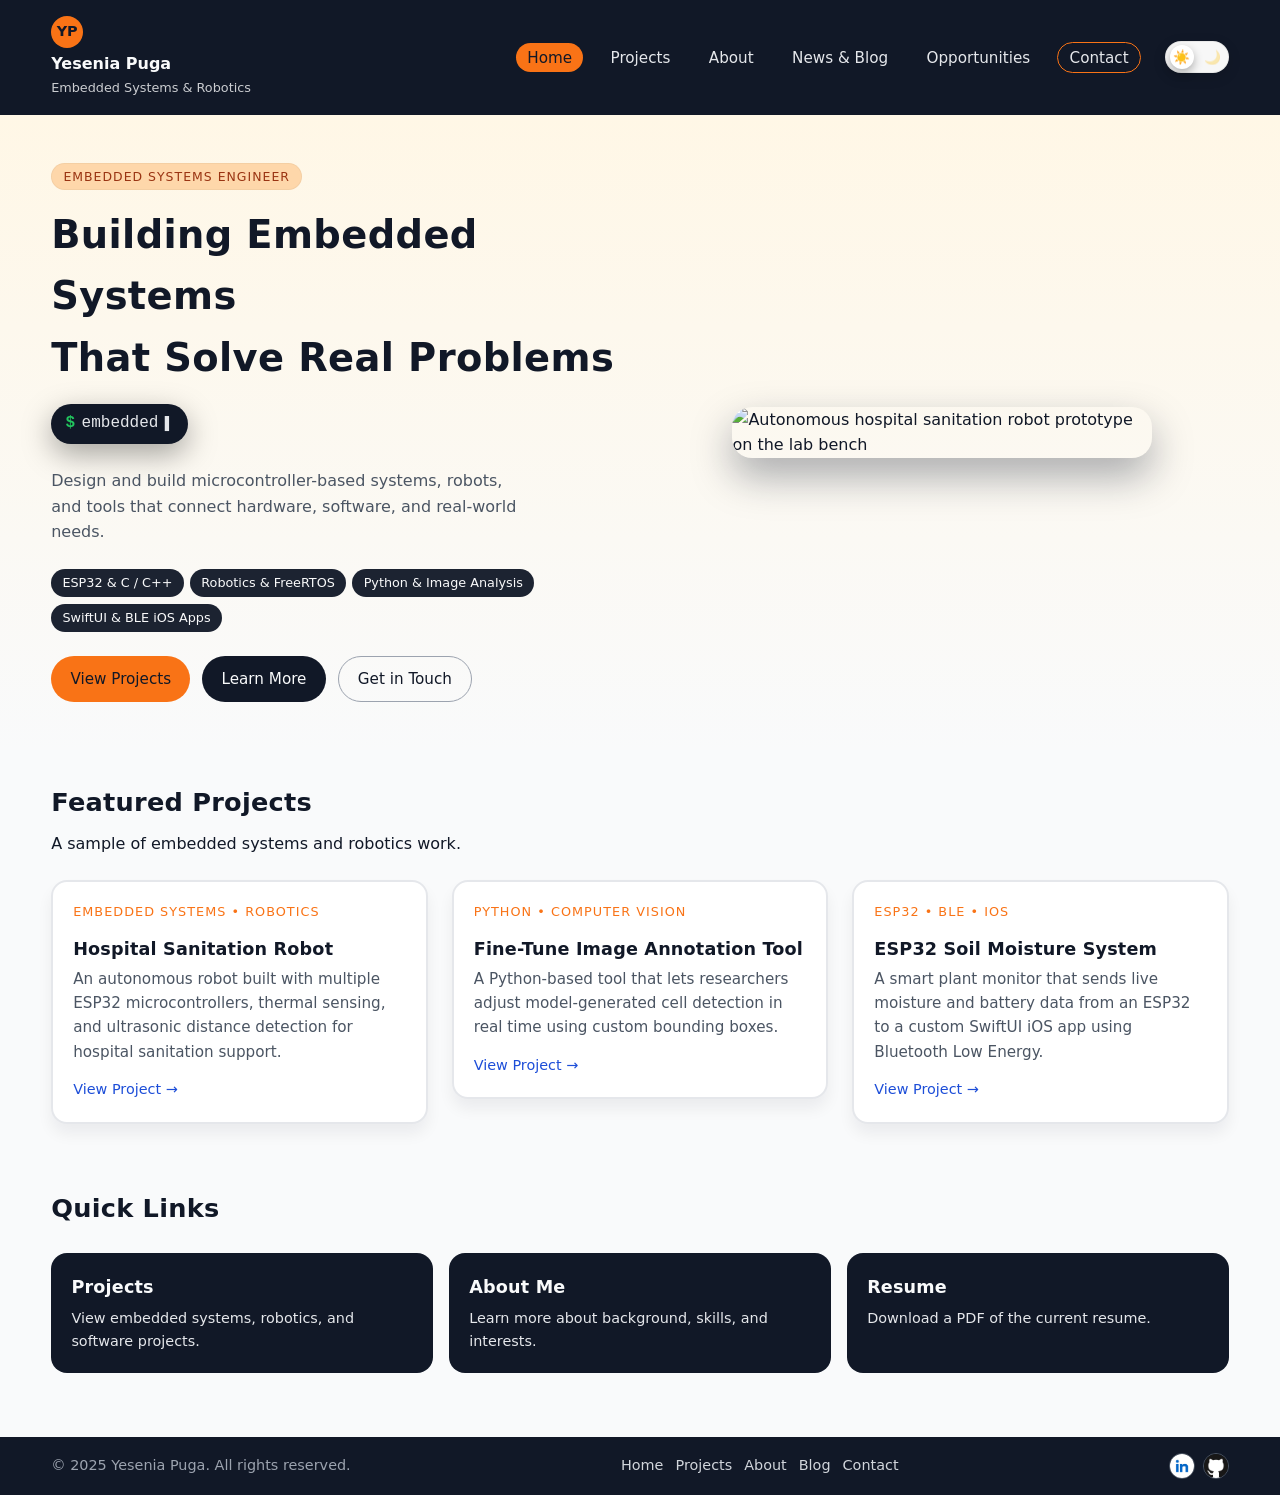
==== index.html @ dff94c7e "Minor analytics comment update" ====
<!doctype html>
<html lang="en">
<head>
  <meta charset="UTF-8">
  <title>Yesenia Puga – Embedded Systems Portfolio</title>

  <!-- 🔥 CRITICAL: instant dark mode styles -->
  <style>
    html.dark-mode,
    html.dark-mode body {
      background: #020617;
      color: #e5e7eb;
    }

    html.dark-mode .site-header {
      background: #020617;
    }

    html.dark-mode .main-nav a.active {
      background-color: #22c55e;
      color: #052e16;
    }
  </style>

  <!-- FIX: Apply dark mode BEFORE page loads -->
  <script>
    (function () {
      const savedTheme = sessionStorage.getItem("theme");
      if (savedTheme === "dark") {
        document.documentElement.classList.add("dark-mode");
      }
    })();
  </script>

  <!-- Google Analytics Enabled -->
  <script async src="https://www.googletagmanager.com/gtag/js?id=G-KV09LPE6TJ"></script>
  <script>
    window.dataLayer = window.dataLayer || [];
    function gtag(){dataLayer.push(arguments);}
    gtag('js', new Date());

    gtag('config', 'G-KV09LPE6TJ');
  </script>

  <link rel="stylesheet" href="styles.css">

  <!-- AOS styles for scroll animations -->
  <link rel="stylesheet" href="https://unpkg.com/aos@2.3.4/dist/aos.css">
</head>
<body>
  <header class="site-header">
    <div class="logo">
      <span class="logo-mark">YP</span>
      <span class="logo-text">Yesenia Puga</span>
      <span class="logo-subtitle">Embedded Systems & Robotics</span>
    </div>

    <nav class="main-nav">
      <ul>
        <li><a href="index.html" class="active">Home</a></li>
        <li><a href="projects.html">Projects</a></li>
        <li><a href="about.html">About</a></li>
        <li><a href="blog.html">News &amp; Blog</a></li>
        <li><a href="opportunities.html">Opportunities</a></li>
        <li><a href="contact.html" class="cta-link">Contact</a></li>
      </ul>

      <!-- Theme Toggle Button -->
      <button class="theme-toggle" type="button" aria-label="Toggle dark mode">
        <span class="theme-toggle-track">
          <span class="theme-icon theme-icon-sun">☀️</span>
          <span class="theme-icon theme-icon-moon">🌙</span>
          <span class="theme-toggle-thumb"></span>
        </span>
      </button>
    </nav>
  </header>

  <main>
    <!-- Hero (optional: fades down on load) -->
    <section class="hero" data-aos="fade-down" data-aos-duration="900">
      <div class="hero-content">
        <span class="hero-badge">Embedded Systems Engineer</span>

        <h1>Building Embedded Systems<br>That Solve Real Problems</h1>

        <!-- NEW: terminal-style typewriter line -->
        <p class="hero-tagline">
          <span class="code-pill">
            <span class="code-prompt">$</span>
            <span id="typewriter-text"></span>
            <span id="typewriter-cursor" class="cursor">▌</span>
          </span>
        </p>

        <p class="hero-subtext">
          Design and build microcontroller-based systems, robots, and tools that connect
          hardware, software, and real-world needs.
        </p>

        <ul class="hero-tags">
          <li>ESP32 &amp; C / C++</li>
          <li>Robotics &amp; FreeRTOS</li>
          <li>Python &amp; Image Analysis</li>
          <li>SwiftUI &amp; BLE iOS Apps</li>
        </ul>

        <div class="hero-buttons">
          <a href="projects.html" class="btn primary">View Projects</a>
          <a href="about.html" class="btn secondary">Learn More</a>
          <a href="contact.html" class="btn outline">Get in Touch</a>
        </div>
      </div>

      <div class="hero-media" data-aos="fade-left" data-aos-delay="150">
        <img
          src="images/hospital-robot-hero.png"
          alt="Autonomous hospital sanitation robot prototype on the lab bench"
          class="hero-image"
        >
      </div>
    </section>

    <!-- Featured projects section animates on scroll -->
    <section class="section">
      <div class="section-header" data-aos="fade-up">
        <h2>Featured Projects</h2>
        <p>
          A sample of embedded systems and robotics work.
        </p>
      </div>

      <div class="card-grid">
        <!-- Card 1 -->
        <a class="card-link-wrapper"
          href="projects/project-hospital-robot.html"
          data-aos="fade-up"
          data-aos-delay="0">
          <article class="card">
            <div class="card-tag">Embedded Systems • Robotics</div>
            <h3>Hospital Sanitation Robot</h3>
            <p>
              An autonomous robot built with multiple ESP32 microcontrollers,
              thermal sensing, and ultrasonic distance detection for hospital
              sanitation support.
            </p>
            <span class="card-link">View Project →</span>
          </article>
        </a>

        <!-- Card 2 -->
        <a class="card-link-wrapper"
          href="projects/project-fine-tune.html"
          data-aos="fade-up"
          data-aos-delay="120">
          <article class="card">
            <div class="card-tag">Python • Computer Vision</div>
            <h3>Fine-Tune Image Annotation Tool</h3>
            <p>
              A Python-based tool that lets researchers adjust model-generated
              cell detection in real time using custom bounding boxes.
            </p>
            <span class="card-link">View Project →</span>
          </article>
        </a>

        <!-- Card 3 -->
        <a class="card-link-wrapper"
          href="projects/project-soil-moisture.html"
          data-aos="fade-up"
          data-aos-delay="240">
          <article class="card">
            <div class="card-tag">ESP32 • BLE • iOS</div>
            <h3>ESP32 Soil Moisture System</h3>
            <p>
              A smart plant monitor that sends live moisture and battery data
              from an ESP32 to a custom SwiftUI iOS app using Bluetooth Low
              Energy.
            </p>
            <span class="card-link">View Project →</span>
          </article>
        </a>
      </div>
    </section>

    <!-- Quick links also fade in slightly -->
    <section class="section quick-links" data-aos="fade-up" data-aos-offset="120">
      <header class="section-header">
        <h2>Quick Links</h2>
      </header>
      <div class="quick-link-grid">
        <a href="projects.html" class="quick-link-box" data-aos="fade-up" data-aos-delay="0">
          <h3>Projects</h3>
          <p>View embedded systems, robotics, and software projects.</p>
        </a>
        <a href="about.html" class="quick-link-box" data-aos="fade-up" data-aos-delay="80">
          <h3>About Me</h3>
          <p>Learn more about background, skills, and interests.</p>
        </a>
        <a href="resume.pdf" target="_blank" rel="noopener noreferrer" class="quick-link-box" data-aos="fade-up" data-aos-delay="160">
          <h3>Resume</h3>
          <p>Download a PDF of the current resume.</p>
        </a>
      </div>
    </section>
  </main>

  <footer class="site-footer">
    <div class="footer-left">
      <p>&copy; 2025 Yesenia Puga. All rights reserved.</p>
    </div>
    <div class="footer-center">
      <a href="index.html">Home</a>
      <a href="projects.html">Projects</a>
      <a href="about.html">About</a>
      <a href="blog.html">Blog</a>
      <a href="contact.html">Contact</a>
    </div>
    <div class="footer-right">
      <a href="https://www.linkedin.com/in/yesenia-puga-8b6a98166" 
        target="_blank" 
        rel="noopener noreferrer"
        aria-label="LinkedIn">
        <img src="images/icon-linkedin.png" alt="">
      </a>

      <a href="https://github.com/yesenia4022" 
        target="_blank" 
        rel="noopener noreferrer"
        aria-label="GitHub">
        <img src="images/icon-github.png" alt="">
      </a>
    </div>
  </footer>

  <button class="scroll-top-btn" aria-label="Scroll to top">
    <span class="chip-icon">
      <span class="chip-label">ESP</span>
    </span>
  </button>

  <!-- AOS (scroll animations) -->
  <script src="https://unpkg.com/aos@2.3.4/dist/aos.js"></script>

  <!-- Vercel Web Analytics -->
  <script defer src="/_vercel/insights/script.js"></script>

  <!-- Your custom JS -->
  <script src="script.js"></script>
</body>
</html>
---- styles.css ----
*,
*::before,
*::after {
  box-sizing: border-box;
  margin: 0;
  padding: 0;
}

html.dark-mode {
  color-scheme: dark;
}

body {
  font-family: system-ui, -apple-system, BlinkMacSystemFont, "Segoe UI", sans-serif;
  line-height: 1.6;
  color: #111827;
  background-color: #f9fafb;
}

/* Smooth color transitions for theme toggle */
body,
.site-header,
.site-footer,
.hero,
.section,
.page-hero,
.project-page,
.card,
.blog-post,
.quick-link-box,
.code-pill {
  transition:
    background-color 0.35s ease,
    color 0.35s ease,
    border-color 0.35s ease,
    box-shadow 0.35s ease,
    background 0.35s ease;
}

/* Disable transitions during initial theme paint */
body.preload,
body.preload * {
  transition: none !important;
}

/* Global headings */
h1, h2, h3 {
  font-weight: 700;
  letter-spacing: 0.01em;
}

h1 {
  font-size: 2.4rem;
  margin-bottom: 0.5rem;
}

h2 {
  font-size: 1.6rem;
}

h3 {
  font-size: 1.1rem;
}

/* Layout helpers */
main {
  min-height: 70vh;
}

/* ===========================
   Header, Nav, Theme Toggle
   =========================== */

.site-header {
  display: flex;
  justify-content: space-between;
  align-items: center;
  padding: 1rem 4%;
  background-color: #111827;
  color: #f9fafb;
}

.logo {
  display: flex;
  flex-direction: column;
  gap: 0.1rem;
}

.logo-mark {
  display: inline-flex;
  align-items: center;
  justify-content: center;
  width: 32px;
  height: 32px;
  border-radius: 999px;
  background-color: #f97316;
  color: #111827;
  font-weight: 700;
  font-size: 0.9rem;
  margin-bottom: 0.1rem;
}

.logo-text {
  font-weight: 700;
  font-size: 1rem;
}

.logo-subtitle {
  font-size: 0.8rem;
  opacity: 0.8;
}

.main-nav {
  display: flex;
  align-items: center;
}

.main-nav ul {
  list-style: none;
  display: flex;
  gap: 1rem;
  align-items: center;
}

.main-nav a {
  color: #e5e7eb;
  text-decoration: none;
  font-size: 0.95rem;
  padding: 0.35rem 0.7rem;
  border-radius: 999px;
  transition: background-color 0.2s, color 0.2s;
}

.main-nav a:hover {
  background-color: #374151;
}

.main-nav a.active {
  background-color: #f97316;
  color: #111827;
}

.main-nav .cta-link {
  border: 1px solid #f97316;
}

/* Theme toggle button in header */
.theme-toggle {
  margin-left: 1.5rem;
  padding: 0;
  border: none;
  background: none;
  cursor: pointer;
}

.theme-toggle-track {
  position: relative;
  display: flex;
  align-items: center;
  justify-content: space-between;
  width: 64px;
  height: 32px;
  padding: 0 7px;
  border-radius: 999px;
  background: #f7f7f7;
  box-shadow: 0 4px 14px rgba(0, 0, 0, 0.12);
  border: 1px solid rgba(0, 0, 0, 0.06);
  transition: background 0.2s ease, box-shadow 0.2s ease;
}

.theme-icon {
  position: relative;
  z-index: 2;
  font-size: 0.85rem;
  line-height: 1;
  opacity: 0.35;
  pointer-events: none;
  transition: opacity 0.2s ease, transform 0.2s ease;
}

.theme-icon-sun {
  color: #f97316;
  opacity: 1;
}

.theme-icon-moon {
  color: #0f172a;
}

.theme-toggle-thumb {
  position: absolute;
  z-index: 1;
  left: 4px;
  width: 24px;
  height: 24px;
  border-radius: 999px;
  background: #ffffff;
  box-shadow: 0 4px 10px rgba(0, 0, 0, 0.3);
  transition: transform 0.18s ease;
}

html.dark-mode .theme-toggle-thumb {
  transform: translateX(32px);
}

html.dark-mode .theme-icon-sun {
  opacity: 0.35;
}

html.dark-mode .theme-icon-moon {
  opacity: 1;
  transform: scale(1.08);
}

.theme-toggle:hover .theme-toggle-track {
  box-shadow: 0 6px 18px rgba(0, 0, 0, 0.16);
}

/* ===========================
   Hero
   =========================== */

.hero {
  display: grid;
  grid-template-columns: minmax(0, 2fr) minmax(0, 2fr);
  gap: 2rem;
  padding: 3rem 4%;
  align-items: center;
  background: linear-gradient(to bottom, #fff7e6 0%, #f9fafb 100%);
}

.hero-content h1 {
  font-size: 2.4rem;
  margin-bottom: 1rem;
}

.hero-content p {
  max-width: 30rem;
  margin-bottom: 1.5rem;
  color: #4b5563;
}

.hero-buttons {
  display: flex;
  flex-wrap: wrap;
  gap: 0.75rem;
}

.hero-media {
  display: flex;
  justify-content: center;
}

.hero-image {
  width: 100%;
  max-width: 420px;
  height: auto;
  border-radius: 1.25rem;
  display: block;
  box-shadow: 0 18px 40px rgba(15, 23, 42, 0.35);
  object-fit: cover;
}

.hero-image-placeholder {
  border-radius: 1.25rem;
  border: 2px dashed #d1d5db;
  padding: 3rem 1.5rem;
  text-align: center;
  color: #6b7280;
  background: linear-gradient(135deg, #e5e7eb, #f3f4f6);
}

.hero-badge {
  display: inline-flex;
  align-items: center;
  padding: 0.15rem 0.7rem;
  border-radius: 999px;
  background: #fed7aa;
  color: #9a3412;
  font-size: 0.78rem;
  text-transform: uppercase;
  letter-spacing: 0.08em;
  margin-bottom: 0.85rem;
  border: 1px solid rgba(0, 0, 0, 0.04);
}

.hero-tags {
  list-style: none;
  display: flex;
  flex-wrap: wrap;
  gap: 0.4rem;
  margin: 0 0 1.5rem;
  padding: 0;
}

.hero-tags li {
  font-size: 0.8rem;
  padding: 0.25rem 0.7rem;
  border-radius: 999px;
  background-color: #111827;
  color: #f9fafb;
  opacity: 0.95;
}

/* Page hero (top band on Projects, About, Blog, Contact) */
.page-hero {
  padding: 2.5rem 4% 1.5rem;
  background-color: #f9fafb;
}

.page-hero.small h1 {
  font-size: 2rem;
  margin-bottom: 0.5rem;
}

.page-hero p {
  max-width: 40rem;
  color: #4b5563;
}

/* Project page hero + tagline */
.project-page {
  padding: 2.5rem 4% 3rem;
}

.project-hero {
  padding: 0 0 1.5rem;
  margin-bottom: 1.5rem;
}

.project-hero h1 {
  font-size: 2.2rem;
  margin-bottom: 0.4rem;
}

.project-tagline {
  max-width: 40rem;
  color: #4b5563;
  font-size: 1rem;
}

/* Sections */
.section {
  padding: 2rem 4%;
}

.section-header {
  margin-bottom: 1.5rem;
}

.section-header h2 {
  font-size: 1.6rem;
  margin-bottom: 0.25rem;
}

/* ===========================
   Cards & Grids (Home + Projects + Blog)
   =========================== */

.card-grid {
  display: grid;
  grid-template-columns: repeat(auto-fit, minmax(230px, 1fr));
  gap: 1.5rem;
}

.card,
.blog-post {
  background-color: #ffffff;
  border-radius: 1rem;
  padding: 1.25rem;
  border: 2px solid #e5e7eb;
  box-shadow: 0 10px 15px rgba(15, 23, 42, 0.06);
  transition:
    transform 0.18s ease,
    box-shadow 0.18s ease,
    border-color 0.18s ease,
    background-color 0.18s ease;
}

.card h3 {
  margin-bottom: 0.25rem;
}

.card-tag {
  font-size: 0.8rem;
  text-transform: uppercase;
  letter-spacing: 0.08em;
  color: #f97316;
  margin-bottom: 0.75rem;
}

.card p {
  font-size: 0.95rem;
  color: #4b5563;
  margin-bottom: 0.75rem;
}

.card-link {
  font-size: 0.9rem;
  text-decoration: none;
  color: #1d4ed8;
}

.card-link-wrapper {
  text-decoration: none;
  color: inherit;
  display: block;
  cursor: pointer;
}

.card-link-wrapper:hover .card-link {
  text-decoration: underline;
}

.card:hover,
.blog-post:hover {
  transform: translateY(-4px) scale(1.01) !important;
  box-shadow: 0 18px 30px rgba(15, 23, 42, 0.16);
  border-color: #cbd5f5;
}

/* ===========================
   Quick Links
   =========================== */

.quick-links .quick-link-grid {
  display: grid;
  grid-template-columns: repeat(auto-fit, minmax(220px, 1fr));
  gap: 1rem;
}

.quick-link-box {
  background-color: #111827;
  color: #f9fafb;
  padding: 1.2rem;
  border-radius: 1rem;
  text-decoration: none;
  transition: transform 0.15s, box-shadow 0.15s, border-color 0.15s;
  border: 1px solid transparent;
}

.quick-link-box h3 {
  margin-bottom: 0.35rem;
}

.quick-link-box p {
  font-size: 0.9rem;
  color: #e5e7eb;
}

.quick-link-box:hover {
  transform: translateY(-2px);
  box-shadow: 0 10px 20px rgba(15, 23, 42, 0.35);
}

/* ===========================
   Buttons
   =========================== */

.btn {
  display: inline-flex;
  align-items: center;
  justify-content: center;
  padding: 0.6rem 1.2rem;
  border-radius: 999px;
  border: none;
  text-decoration: none;
  font-size: 0.95rem;
  cursor: pointer;
  transition: background-color 0.2s, color 0.2s, border-color 0.2s, box-shadow 0.2s;
}

.btn.primary {
  background-color: #f97316;
  color: #111827;
}

.btn.primary:hover {
  background-color: #ea580c;
  box-shadow: 0 10px 15px rgba(249, 115, 22, 0.4);
}

.btn.secondary {
  background-color: #111827;
  color: #f9fafb;
}

.btn.secondary:hover {
  background-color: #020617;
}

.btn.outline {
  border: 1px solid #9ca3af;
  background-color: transparent;
  color: #111827;
}

.btn.outline:hover {
  border-color: #4b5563;
}

.btn.full-width {
  width: 100%;
}

/* ===========================
   Pills
   =========================== */

.pill-list {
  list-style: none;
  display: flex;
  flex-wrap: wrap;
  gap: 0.5rem;
  margin: 0.75rem 0 1.25rem;
}

.pill-list li {
  padding: 0.35rem 0.7rem;
  border-radius: 999px;
  background-color: #e5e7eb;
  font-size: 0.85rem;
}

/* ===========================
   Project Snapshot panel
   =========================== */

.project-snapshot {
  margin: 0 4% 2.5rem;
  max-width: 1100px;
  background: #111827;
  color: #f9fafb;
  border-radius: 1rem;
  padding: 1.5rem 1.75rem;
  box-shadow: 0 14px 30px rgba(15, 23, 42, 0.35);
}

.project-snapshot h2 {
  font-size: 1rem;
  text-transform: uppercase;
  letter-spacing: 0.14em;
  margin-bottom: 0.75rem;
  color: #e5e7eb;
}

.project-snapshot ul {
  list-style: none;
  display: grid;
  grid-template-columns: repeat(2, minmax(0, 1fr));
  gap: 0.75rem 1.5rem;
}

.project-snapshot li {
  font-size: 0.95rem;
  color: #e5e7eb;
}

.project-snapshot strong {
  font-weight: 600;
  color: #fde68a;
}

/* ===========================
   Project layout
   =========================== */

.project-layout {
  display: grid;
  grid-template-columns: minmax(0, 3fr) minmax(0, 2fr);
  gap: 2rem;
}

.project-main h2 {
  margin-top: 1.5rem;
  margin-bottom: 0.5rem;
}

.project-main p,
.project-main li {
  color: #4b5563;
}

.project-main ul,
.project-main ol {
  margin-left: 1.25rem;
  margin-bottom: 0.75rem;
}

.project-sidebar {
  display: flex;
  flex-direction: column;
  gap: 1rem;
}

.image-placeholder,
.image-placeholder.tall {
  border-radius: 1rem;
  border: 2px dashed #d1d5db;
  padding: 1.5rem;
  text-align: center;
  color: #6b7280;
  background-color: #f3f4f6;
}

.image-placeholder.tall {
  min-height: 220px;
}

.poster-link {
  display: block;
  text-decoration: none;
  color: inherit;
}

.poster-image {
  max-width: 100%;
  height: auto;
  border-radius: 0.75rem;
  display: block;
}

.image-placeholder img {
  max-width: 100%;
  height: auto;
  display: block;
  border-radius: 0.75rem;
}

.image-placeholder.no-border {
  border: none;
  background: transparent;
  padding: 0;
}

.poster-link:hover .poster-image {
  transform: translateY(-2px);
  box-shadow: 0 10px 20px rgba(15, 23, 42, 0.25);
}

/* ===========================
   About layout
   =========================== */

.about-layout {
  display: grid;
  grid-template-columns: minmax(0, 3fr) minmax(0, 2fr);
  gap: 2rem;
}

.about-main h2 {
  margin-top: 1.25rem;
  margin-bottom: 0.5rem;
}

.about-main p {
  color: #4b5563;
}

.testimonial {
  margin-top: 0.75rem;
  border-left: 3px solid #f97316;
  padding-left: 0.75rem;
  color: #4b5563;
}

.testimonial-name {
  margin-top: 0.5rem;
  font-size: 0.9rem;
  color: #6b7280;
}

.about-sidebar .image-placeholder {
  height: auto;
  min-height: 0;
}

.about-photo {
  width: 100%;
  max-width: 420px;
  border-radius: 1rem;
  display: block;
  object-fit: cover;
  margin: 0 auto;
}

/* ===========================
   Blog
   =========================== */

.blog-list {
  display: grid;
  gap: 1.5rem;
}

.blog-post h2 {
  margin-bottom: 0.35rem;
}

.blog-meta {
  font-size: 0.8rem;
  text-transform: uppercase;
  letter-spacing: 0.08em;
  color: #6b7280;
  margin-bottom: 0.75rem;
}

.blog-post p {
  color: #4b5563;
}

/* ===========================
   Contact
   =========================== */

.contact-layout {
  display: grid;
  grid-template-columns: minmax(0, 3fr) minmax(0, 2fr);
  gap: 2rem;
  align-items: flex-start;
}

.contact-form-wrapper h2 {
  margin-bottom: 0.75rem;
}

.contact-form {
  display: grid;
  gap: 0.75rem;
}

.contact-form label {
  font-size: 0.9rem;
  font-weight: 500;
}

.contact-form input,
.contact-form textarea {
  padding: 0.5rem 0.6rem;
  border-radius: 0.5rem;
  border: 1px solid #d1d5db;
  font: inherit;
}

.contact-form input:focus,
.contact-form textarea:focus {
  outline: none;
  border-color: #f97316;
  box-shadow: 0 0 0 1px rgba(249, 115, 22, 0.4);
}

.contact-form button {
  margin-top: 0.5rem;
}

/* Right-hand contact info card */
.contact-info {
  background-color: #111827;
  color: #e5e7eb;
  padding: 1.5rem 1.75rem;
  border-radius: 1.25rem;
  box-shadow: 0 18px 40px rgba(15, 23, 42, 0.55);
}

.contact-info h2 {
  margin-bottom: 0.5rem;
  color: #f9fafb;
}

.contact-info h3 {
  margin-top: 1rem;
  margin-bottom: 0.35rem;
  color: #f9fafb;
}

.contact-info p,
.contact-info li {
  color: #e5e7eb;
}

.contact-info strong {
  color: #facc15;
}

.contact-info ul {
  list-style: none;
  padding-left: 0;
}

.contact-info li + li {
  margin-top: 0.25rem;
}

.contact-info a {
  color: #93c5fd;
  text-decoration: none;
  font-size: 0.95rem;
}

.contact-info a:hover {
  text-decoration: underline;
}

/* Map inside the dark card */
.contact-info .map-placeholder {
  margin-top: 1.25rem;
  border-radius: 1rem;
  overflow: hidden;
  border: none;
  padding: 0;
  background: transparent;
  box-shadow: 0 10px 25px rgba(15, 23, 42, 0.7);
}

/* ===========================
   Footer
   =========================== */

.site-footer {
  margin-top: 2rem;
  padding: 1rem 4%;
  background-color: #111827;
  color: #9ca3af;
  display: flex;
  flex-wrap: wrap;
  gap: 1rem;
  justify-content: space-between;
  align-items: center;
  font-size: 0.9rem;
}

.footer-center {
  display: flex;
  gap: 0.75rem;
  flex-wrap: wrap;
}

.footer-center a {
  color: #d1d5db;
  text-decoration: none;
}

.footer-right {
  display: flex;
  gap: 0.5rem;
}

.footer-right a {
  width: 26px;
  height: 26px;
  border-radius: 999px;
  border: 1px solid #4b5563;
  display: inline-flex;
  align-items: center;
  justify-content: center;
  color: #e5e7eb;
  font-size: 0.7rem;
  text-decoration: none;
}

.footer-right a img {
  width: 100%;
  height: 100%;
  object-fit: cover;
  border-radius: 50%;
}

.footer-right a:hover {
  border-color: #e5e7eb;
}

.footer-center a:hover {
  text-decoration: underline;
}

/* ===========================
   Contact Form – Checkbox Styling
   =========================== */

.form-interests {
  margin-top: 1rem;
  margin-bottom: 1.5rem;
  padding: 1rem;
  border: 1px solid #ddd;
  border-radius: 8px;
  background: #fafafa;
}

.form-interests legend {
  font-weight: 600;
  margin-bottom: 0.75rem;
  display: block;
}

.form-interests label {
  display: block;
  margin-bottom: 0.5rem;
  font-size: 0.95rem;
}

.form-interests input[type="checkbox"] {
  margin-right: 0.5rem;
}

/* Section heading spacing */
.section h2 {
  margin-top: 1.75rem;
  margin-bottom: 0.5rem;
}

.section h2:first-of-type {
  margin-top: 0;
}

.section p + h2,
.section ul + h2 {
  margin-top: 2rem;
}

/* Focus styles for accessibility */
a:focus-visible,
button:focus-visible,
input:focus-visible,
textarea:focus-visible {
  outline: 2px solid #f97316;
  outline-offset: 2px;
}

/* ===========================
   Scroll to Top Button – ESP32 Chip
   =========================== */

.scroll-top-btn {
  position: fixed;
  right: 1rem;
  bottom: 4.00rem;
  width: 3rem;
  height: 3rem;
  padding: 0;
  border-radius: 999px;
  border: none;
  background: transparent;
  cursor: pointer;
  opacity: 0;
  transform: translateY(10px);
  pointer-events: none;
  transition: opacity 0.3s ease, transform 0.3s ease;
  z-index: 999;
}

.scroll-top-btn .chip-icon {
  position: relative;
  margin: 0 auto;
  width: 2.3rem;
  height: 2.3rem;
  border-radius: 0.45rem;
  background: #45524c;
  box-shadow: 0 6px 18px rgba(0, 0, 0, 0.35);
  display: flex;
  align-items: center;
  justify-content: center;
  overflow: visible;
}

.scroll-top-btn .chip-icon::before,
.scroll-top-btn .chip-icon::after {
  content: "";
  position: absolute;
  left: 0.25rem;
  right: 0.25rem;
  height: 0.18rem;
  border-radius: 999px;
  background: repeating-linear-gradient(
    to right,
    #222 0,
    #222 0.18rem,
    transparent 0.18rem,
    transparent 0.3rem
  );
}

.scroll-top-btn .chip-icon::before {
  top: -0.16rem;
}

.scroll-top-btn .chip-icon::after {
  bottom: -0.16rem;
}

.scroll-top-btn .chip-label {
  font-family: 'Open Sans Condensed', sans-serif;
  font-size: 0.75rem;
  letter-spacing: 0.09em;
  text-transform: uppercase;
  color: #f5f5f5;
  display: flex;
  flex-direction: column;
  align-items: center;
  gap: 0.05rem;
}

.scroll-top-btn .chip-label::after {
  content: "↑";
  font-size: 0.85rem;
}

.scroll-top-btn.visible {
  opacity: 1;
  transform: translateY(0);
  pointer-events: auto;
}

.scroll-top-btn:hover .chip-icon {
  transform: translateY(-1px);
  box-shadow: 0 8px 22px rgba(0, 0, 0, 0.45);
}

/* ===========================
   Dark Mode Palette Overrides
   =========================== */

html.dark-mode {
  background: radial-gradient(circle at top left, #162033 0, #020617 58%);
  color: #e5e7eb;
}

html.dark-mode body {
  background: radial-gradient(circle at top left, #162033 0, #020617 58%);
  color: #e5e7eb;
}

/* header + footer */
html.dark-mode .site-header {
  background: radial-gradient(circle at top left, #162033 0, #020617 58%);
  color: #e5e7eb;
}

html.dark-mode .site-footer {
  background-color: #020617;
  border-top: 1px solid #1e293b;
  color: #94a3b8;
}

html.dark-mode .site-footer a {
  color: #dbeafe;
}

/* hero + sections */
html.dark-mode .hero {
  background: transparent;
}

html.dark-mode .section,
html.dark-mode .page-hero,
html.dark-mode .project-page {
  background-color: transparent;
}

html.dark-mode .section-header p,
html.dark-mode .page-hero p,
html.dark-mode .project-tagline,
html.dark-mode .about-main p,
html.dark-mode .project-main p,
html.dark-mode .project-main li,
html.dark-mode .hero-content p,
html.dark-mode .blog-post p,
html.dark-mode .card p {
  color: #cbd5e1;
}

/* nav + logo */
html.dark-mode .main-nav a {
  color: #bfdbfe;
}

html.dark-mode .main-nav a:hover {
  background-color: rgba(96, 165, 250, 0.14);
  color: #e0f2fe;
}

html.dark-mode .main-nav a.active {
  background-color: #22c55e;
  color: #052e16;
}

html.dark-mode .main-nav .cta-link {
  border-color: #60a5fa;
  color: #dbeafe;
}

html.dark-mode .logo-mark {
  background: linear-gradient(135deg, #22c55e, #38bdf8);
  color: #052e16;
}

/* cards */
html.dark-mode .card,
html.dark-mode .blog-post,
html.dark-mode .quick-link-box,
html.dark-mode .contact-info {
  background-color: #020617;
  border-color: #1e293b;
  box-shadow: 0 18px 40px rgba(0, 0, 0, 0.82);
}

html.dark-mode .card h3,
html.dark-mode .blog-post h2,
html.dark-mode .contact-info h2,
html.dark-mode .contact-info h3 {
  color: #e5e7eb;
}

html.dark-mode .card-tag {
  color: #38bdf8;
}

html.dark-mode .card-link,
html.dark-mode .contact-info a,
html.dark-mode a {
  color: #7dd3fc;
}

html.dark-mode .card:hover,
html.dark-mode .blog-post:hover,
html.dark-mode .quick-link-box:hover {
  transform: translateY(-4px) scale(1.01) !important;
  border-color: #38bdf8;
  box-shadow: 0 22px 44px rgba(56, 189, 248, 0.12);
}

/* quick links text */
html.dark-mode .quick-link-box p,
html.dark-mode .contact-info p,
html.dark-mode .contact-info li {
  color: #cbd5e1;
}

/* hero badge + tags + pills */
html.dark-mode .hero-badge {
  background: rgba(56, 189, 248, 0.14);
  color: #7dd3fc;
  border-color: rgba(56, 189, 248, 0.2);
}

html.dark-mode .hero-tags li,
html.dark-mode .pill-list li {
  background-color: #0f172a;
  border: 1px solid #1e3a5f;
  color: #dbeafe;
}

/* buttons */
html.dark-mode .btn.primary {
  background-color: #22c55e;
  color: #052e16;
}

html.dark-mode .btn.primary:hover {
  background-color: #16a34a;
  box-shadow: 0 10px 18px rgba(34, 197, 94, 0.28);
}

html.dark-mode .btn.secondary {
  background-color: #0f172a;
  color: #dbeafe;
  border: 1px solid #1e3a5f;
}

html.dark-mode .btn.secondary:hover {
  background-color: #132033;
  box-shadow: 0 8px 18px rgba(56, 189, 248, 0.14);
}

html.dark-mode .btn.outline {
  border-color: #475569;
  color: #dbeafe;
}

html.dark-mode .btn.outline:hover {
  border-color: #38bdf8;
  color: #e0f2fe;
  background-color: rgba(56, 189, 248, 0.08);
}

/* links + misc accents */
html.dark-mode .contact-info strong,
html.dark-mode .project-snapshot strong {
  color: #86efac;
}

html.dark-mode .contact-info a {
  color: #7dd3fc;
}

html.dark-mode .testimonial {
  border-left-color: #38bdf8;
}

html.dark-mode .project-snapshot {
  background: linear-gradient(145deg, #0f172a, #020617);
  border: 1px solid #1e293b;
}

html.dark-mode .project-snapshot h2,
html.dark-mode .project-snapshot li {
  color: #dbeafe;
}

html.dark-mode .scroll-top-btn .chip-icon {
  background: #0f172a;
}

/* contact form */
html.dark-mode .contact-form input,
html.dark-mode .contact-form textarea {
  background-color: #0f172a;
  color: #e5e7eb;
  border-color: #334155;
}

html.dark-mode .contact-form input:focus,
html.dark-mode .contact-form textarea:focus {
  border-color: #38bdf8;
  box-shadow: 0 0 0 1px rgba(56, 189, 248, 0.35);
}

/* focus styles in dark mode */
html.dark-mode a:focus-visible,
html.dark-mode button:focus-visible,
html.dark-mode input:focus-visible,
html.dark-mode textarea:focus-visible {
  outline: 2px solid #38bdf8;
  outline-offset: 2px;
}

html.dark-mode .form-interests {
  background-color: #0f172a;
  border-color: #334155;
  color: #e5e7eb;
}

html.dark-mode .form-interests legend,
html.dark-mode .form-interests label {
  color: #e5e7eb;
}

html.dark-mode .form-interests input[type="checkbox"] {
  accent-color: #22c55e;
}

/* ===========================
   Hero Typewriter / Terminal Style
   =========================== */

.hero-tagline {
  margin-top: 0.75rem;
  font-size: 1rem;
}

.code-pill {
  display: inline-flex;
  align-items: center;
  gap: 0.4rem;
  padding: 0.45rem 0.9rem;
  border-radius: 999px;
  background: #111827;
  color: #e5e7eb;
  box-shadow: 0 10px 30px rgba(0, 0, 0, 0.35);
  font-family: Menlo, Monaco, Consolas, "Courier New", monospace;
}

.code-prompt {
  color: #22c55e;
  font-weight: 600;
}

#typewriter-text {
  min-width: 7ch;
  white-space: nowrap;
}

.cursor {
  font-size: 0.9rem;
  animation: blink-cursor 0.9s steps(1) infinite;
}

@keyframes blink-cursor {
  0%, 50% { opacity: 1; }
  50.01%, 100% { opacity: 0; }
}

.hero-subtext {
  margin-top: 0.9rem;
}

/* Dark-mode tweak for the terminal pill */
html.dark-mode .code-pill {
  background: rgba(15, 23, 42, 0.96);
  border: 1px solid rgba(56, 189, 248, 0.35);
  box-shadow: 0 18px 40px rgba(0, 0, 0, 0.7);
}

html.dark-mode .code-prompt {
  color: #4ade80;
}

/* ===========================
   Responsive
   =========================== */

@media (max-width: 900px) {
  .site-header {
    flex-direction: column;
    align-items: flex-start;
    gap: 0.75rem;
  }

  .main-nav ul {
    flex-wrap: wrap;
    justify-content: flex-start;
    gap: 0.75rem;
  }

  .hero {
    grid-template-columns: minmax(0, 1fr);
    padding-top: 2.5rem;
    padding-bottom: 2.5rem;
  }

  .hero-content {
    max-width: 100%;
    margin-bottom: 1.25rem;
  }

  .hero-media {
    justify-content: flex-start;
  }

  .hero-image {
    max-width: 260px;
  }

  .project-layout,
  .about-layout,
  .contact-layout {
    grid-template-columns: minmax(0, 1fr) minmax(0, 1fr);
    gap: 2rem;
  }

  .card-grid {
    grid-template-columns: repeat(2, minmax(0, 1fr));
  }

  .project-snapshot {
    margin-left: 4%;
    margin-right: 4%;
  }

  .success-card {
    max-width: 640px;
    margin: 0 auto;
    background-color: #ffffff;
    border-radius: 1rem;
    padding: 1.75rem 1.5rem;
    box-shadow: 0 10px 18px rgba(15, 23, 42, 0.08);
    border: 1px solid #e5e7eb;
  }

  .success-card h2 {
    margin-bottom: 0.5rem;
  }

  .success-card p {
    color: #4b5563;
    margin-bottom: 1rem;
  }

  .success-actions {
    display: flex;
    flex-wrap: wrap;
    gap: 0.75rem;
  }

  .hero-tagline {
    font-size: 0.9rem;
  }

  .code-pill {
    padding: 0.35rem 0.75rem;
  }
}

@media (max-width: 600px) {
  body {
    font-size: 0.95rem;
  }

  .site-header {
    padding: 0.75rem 1.25rem;
  }

  .page-hero,
  .page-hero.small,
  .hero,
  .section {
    padding-left: 1.25rem;
    padding-right: 1.25rem;
  }

  .main-nav ul {
    font-size: 0.9rem;
    gap: 0.5rem;
  }

  .hero-buttons {
    flex-direction: column;
    align-items: stretch;
  }

  .hero-buttons .btn {
    width: 100%;
    text-align: center;
  }

  .project-layout,
  .about-layout,
  .contact-layout {
    grid-template-columns: minmax(0, 1fr);
  }

  .project-sidebar,
  .about-sidebar,
  .contact-info {
    margin-top: 1.5rem;
  }

  .card-grid {
    grid-template-columns: minmax(0, 1fr);
  }

  .site-footer {
    flex-direction: column;
    align-items: flex-start;
    gap: 0.75rem;
    text-align: left;
  }

  .footer-center {
    flex-wrap: wrap;
    gap: 0.5rem;
  }

  .project-snapshot {
    margin-left: 1.25rem;
    margin-right: 1.25rem;
  }

  .project-snapshot ul {
    grid-template-columns: minmax(0, 1fr);
  }
}
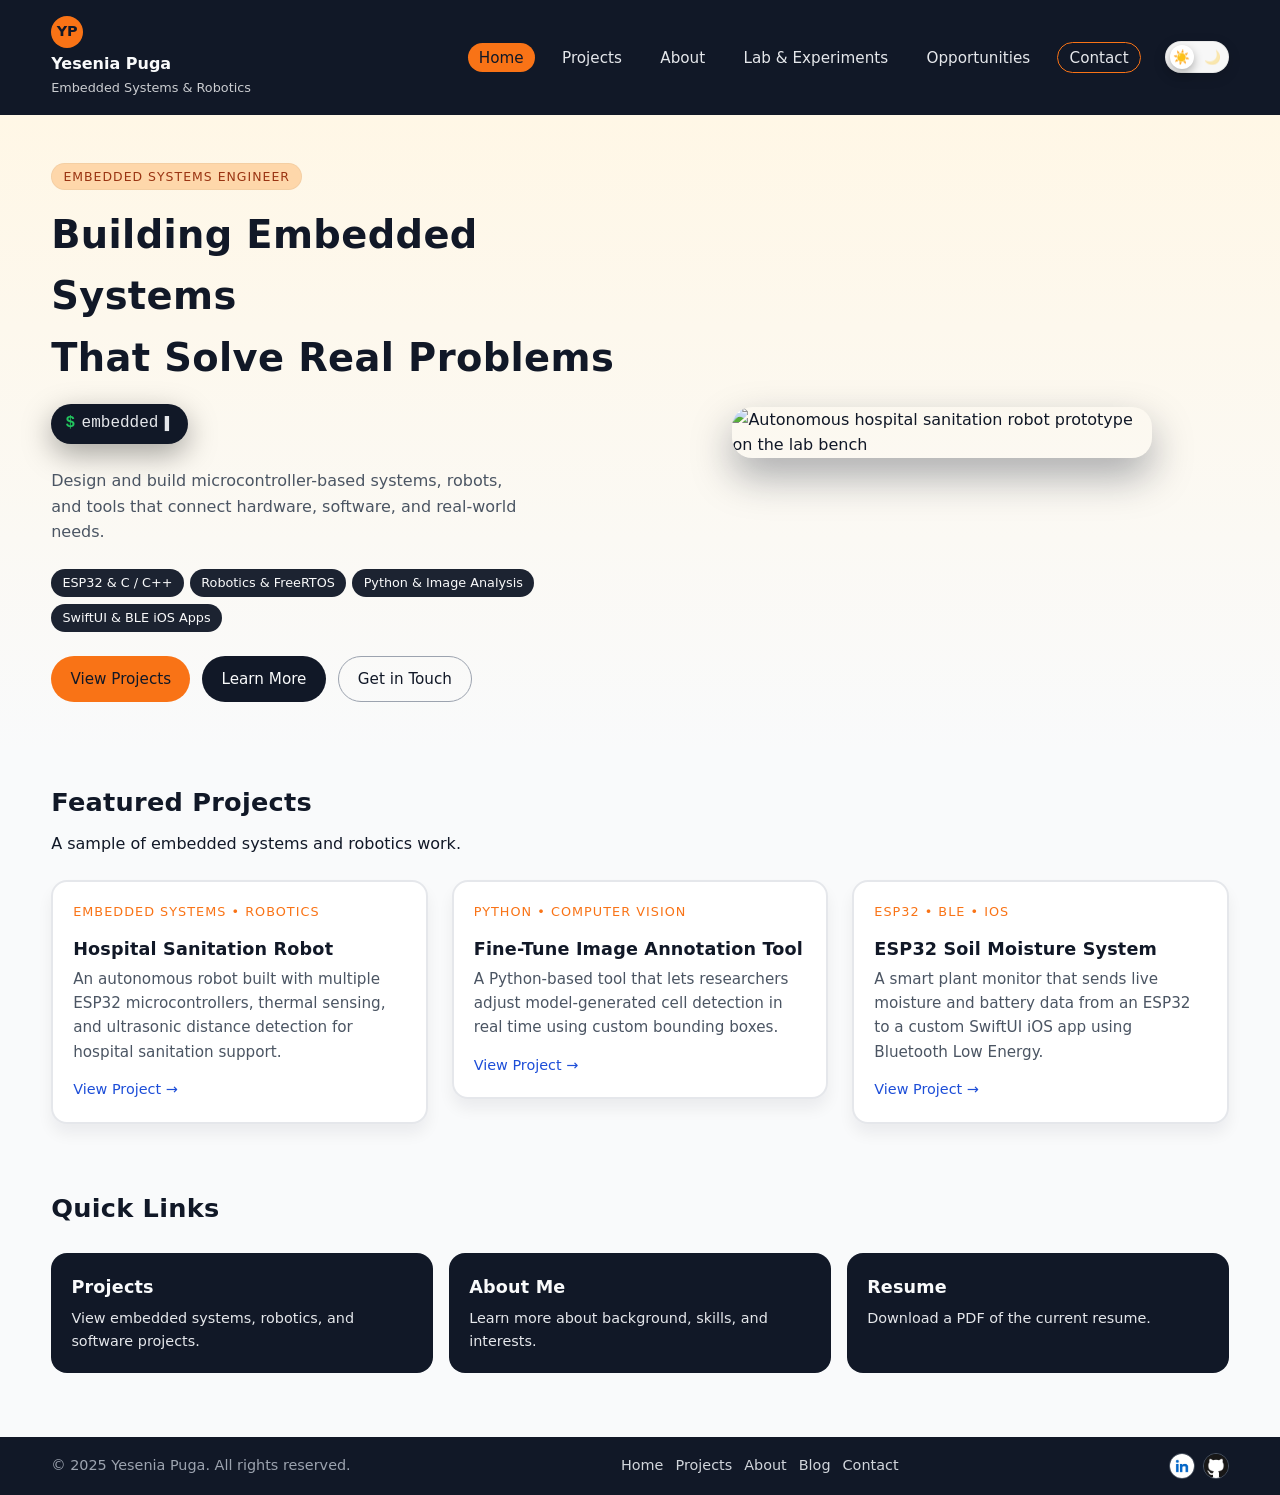
==== commit fd417593: "fixing lab and experiments page" ====
--- a/index.html
+++ b/index.html
@@ -60,7 +60,7 @@
         <li><a href="index.html" class="active">Home</a></li>
         <li><a href="projects.html">Projects</a></li>
         <li><a href="about.html">About</a></li>
-        <li><a href="blog.html">News &amp; Blog</a></li>
+        <li><a href="blog.html">Lab & Experiments</a></li>
         <li><a href="opportunities.html">Opportunities</a></li>
         <li><a href="contact.html" class="cta-link">Contact</a></li>
       </ul>
@@ -197,7 +197,18 @@
           <h3>About Me</h3>
           <p>Learn more about background, skills, and interests.</p>
         </a>
-        <a href="resume.pdf" target="_blank" rel="noopener noreferrer" class="quick-link-box" data-aos="fade-up" data-aos-delay="160">
+        <a
+            href="resume.pdf"
+            target="_blank"
+            rel="noopener noreferrer"
+            class="quick-link-box"
+            data-aos="fade-up"
+            data-aos-delay="160"
+            onclick="gtag('event', 'resume_download', {
+              event_category: 'engagement',
+              event_label: 'Resume PDF - Home Quick Link'
+            });"
+          >
           <h3>Resume</h3>
           <p>Download a PDF of the current resume.</p>
         </a>
@@ -220,14 +231,22 @@
       <a href="https://www.linkedin.com/in/yesenia-puga-8b6a98166" 
         target="_blank" 
         rel="noopener noreferrer"
-        aria-label="LinkedIn">
+        aria-label="LinkedIn"
+        onclick="gtag('event', 'linkedin_click', {
+          event_category: 'social',
+          event_label: 'Footer LinkedIn'
+        });">
         <img src="images/icon-linkedin.png" alt="">
       </a>
 
       <a href="https://github.com/yesenia4022" 
         target="_blank" 
         rel="noopener noreferrer"
-        aria-label="GitHub">
+        aria-label="GitHub"
+        onclick="gtag('event', 'github_click', {
+          event_category: 'social',
+          event_label: 'Footer GitHub'
+        });">
         <img src="images/icon-github.png" alt="">
       </a>
     </div>
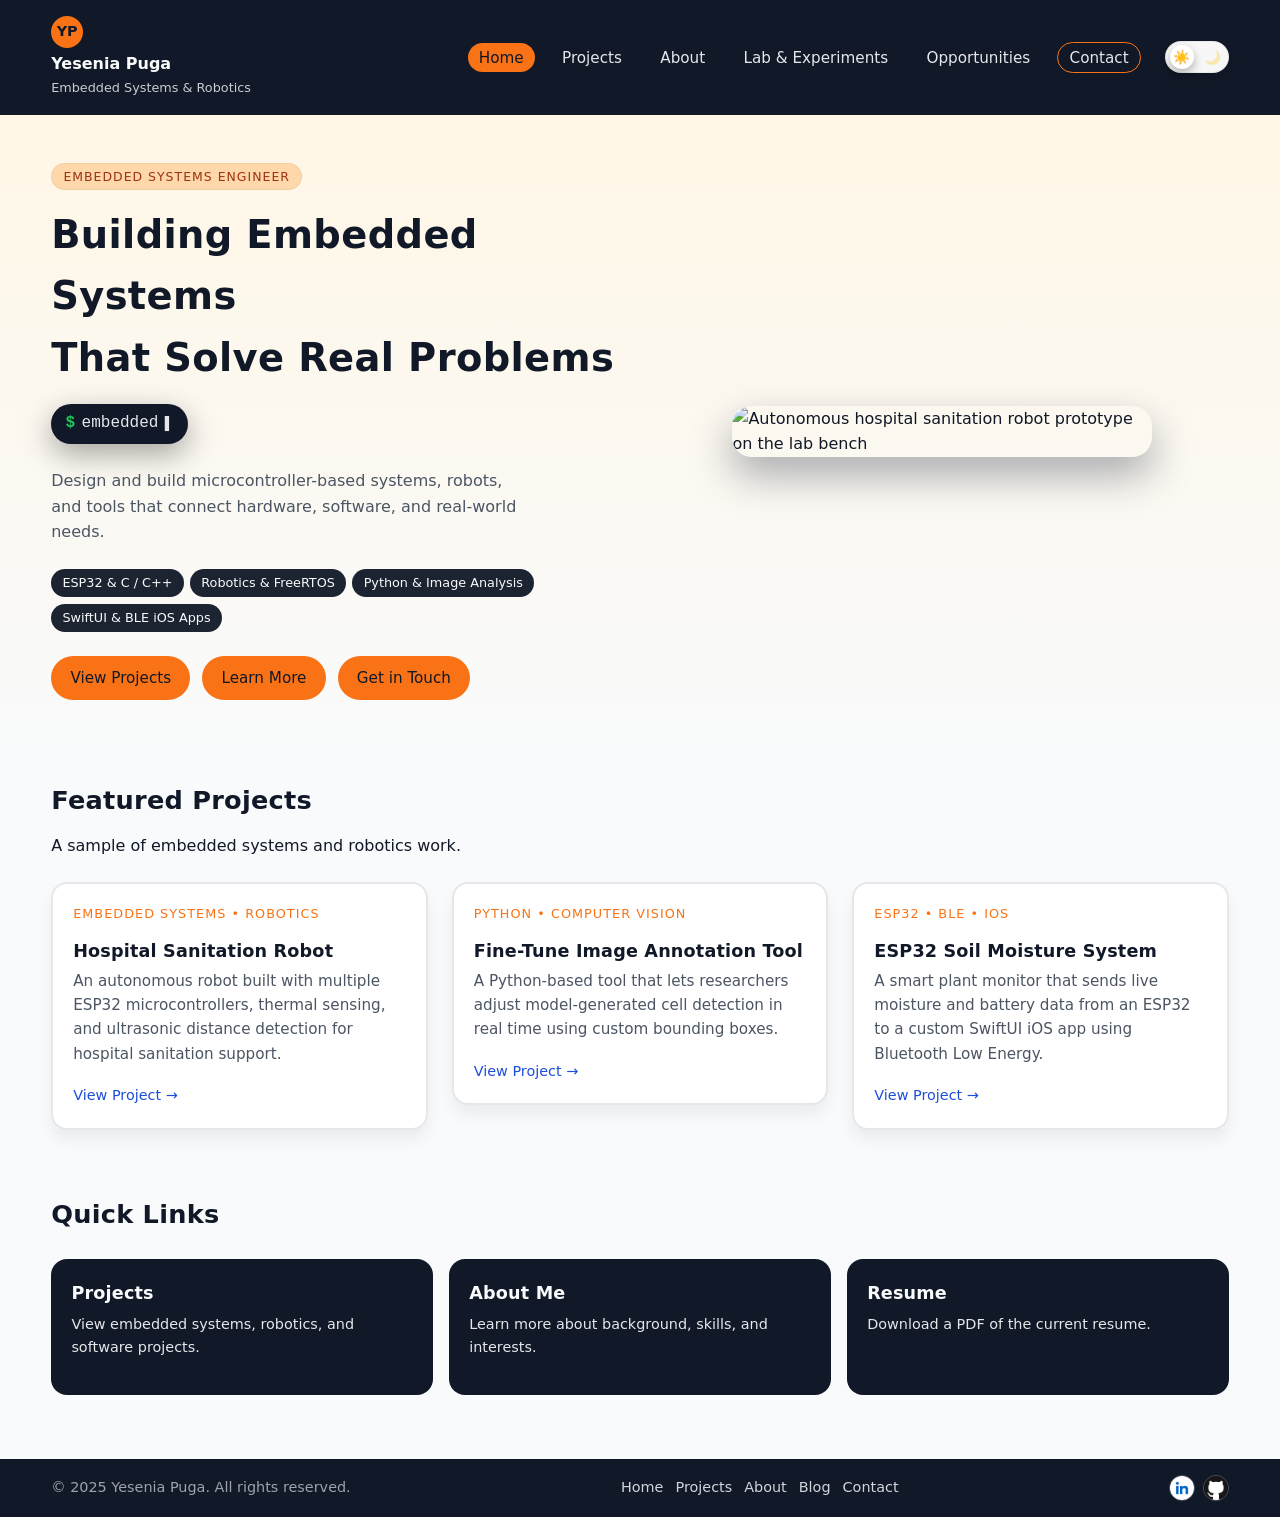
==== commit 9ee8484b: "changed the contact page and the home page" ====
--- a/index.html
+++ b/index.html
@@ -107,8 +107,8 @@
 
         <div class="hero-buttons">
           <a href="projects.html" class="btn primary">View Projects</a>
-          <a href="about.html" class="btn secondary">Learn More</a>
-          <a href="contact.html" class="btn outline">Get in Touch</a>
+          <a href="about.html" class="btn primary">Learn More</a>
+          <a href="contact.html" class="btn primary">Get in Touch</a>
         </div>
       </div>
 
--- a/styles.css
+++ b/styles.css
@@ -902,19 +902,33 @@
   margin-right: 0.5rem;
 }
 
-/* Section heading spacing */
+/* Section heading and list spacing */
 .section h2 {
   margin-top: 1.75rem;
-  margin-bottom: 0.5rem;
+  margin-bottom: 0.75rem;
 }
 
 .section h2:first-of-type {
   margin-top: 0;
 }
 
+.section p {
+  margin-bottom: 1rem;
+}
+
+.section ul:not(.pill-list):not(.hero-tags) {
+  margin: 0.75rem 0 1.75rem 1.35rem;
+  padding-left: 0.85rem;
+  line-height: 1.75;
+}
+
+.section ul:not(.pill-list):not(.hero-tags) li {
+  margin-bottom: 0.35rem;
+}
+
 .section p + h2,
 .section ul + h2 {
-  margin-top: 2rem;
+  margin-top: 2.25rem;
 }
 
 /* Focus styles for accessibility */
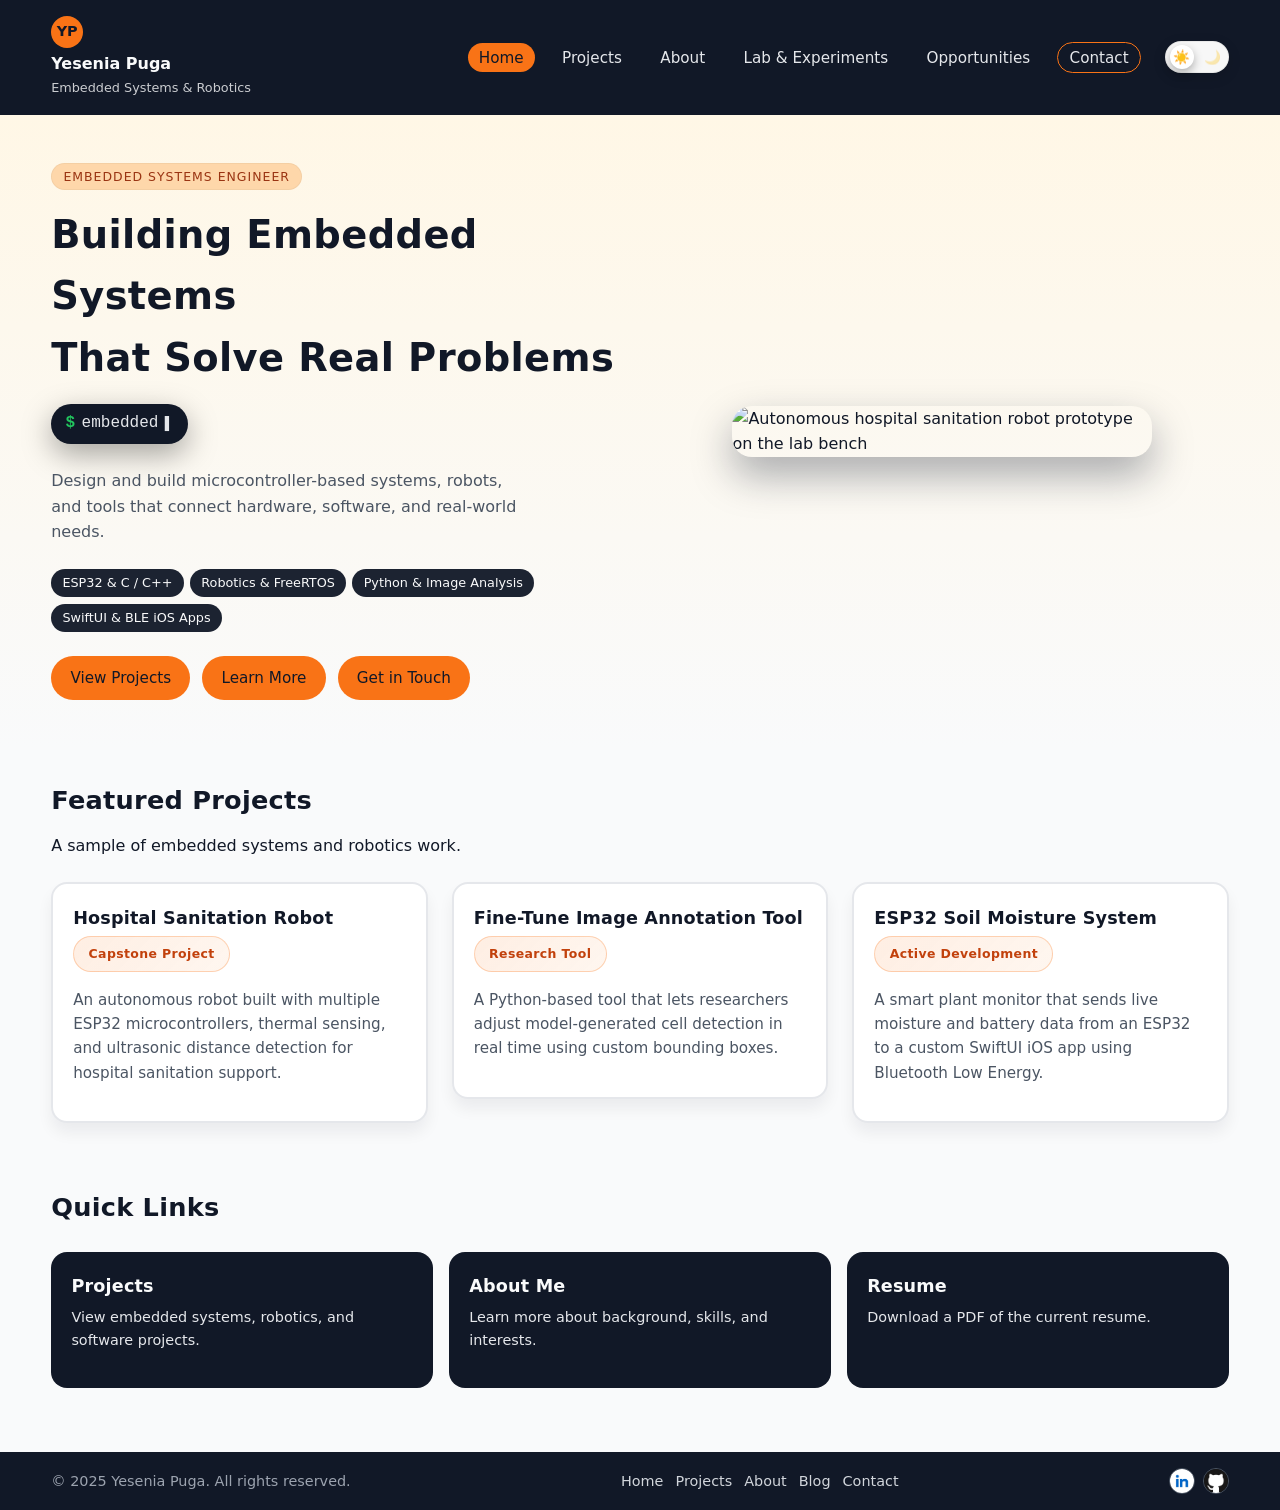
==== commit 6cde71dd: "fine tunning project pages" ====
--- a/index.html
+++ b/index.html
@@ -137,14 +137,13 @@
           data-aos="fade-up"
           data-aos-delay="0">
           <article class="card">
-            <div class="card-tag">Embedded Systems • Robotics</div>
             <h3>Hospital Sanitation Robot</h3>
+            <span class="project-status">Capstone Project</span>
             <p>
               An autonomous robot built with multiple ESP32 microcontrollers,
               thermal sensing, and ultrasonic distance detection for hospital
               sanitation support.
             </p>
-            <span class="card-link">View Project →</span>
           </article>
         </a>
 
@@ -154,13 +153,12 @@
           data-aos="fade-up"
           data-aos-delay="120">
           <article class="card">
-            <div class="card-tag">Python • Computer Vision</div>
             <h3>Fine-Tune Image Annotation Tool</h3>
+            <span class="project-status">Research Tool</span>
             <p>
               A Python-based tool that lets researchers adjust model-generated
               cell detection in real time using custom bounding boxes.
             </p>
-            <span class="card-link">View Project →</span>
           </article>
         </a>
 
@@ -170,14 +168,14 @@
           data-aos="fade-up"
           data-aos-delay="240">
           <article class="card">
-            <div class="card-tag">ESP32 • BLE • iOS</div>
             <h3>ESP32 Soil Moisture System</h3>
+            <span class="project-status">Active Development</span>
             <p>
               A smart plant monitor that sends live moisture and battery data
               from an ESP32 to a custom SwiftUI iOS app using Bluetooth Low
               Energy.
             </p>
-            <span class="card-link">View Project →</span>
+            
           </article>
         </a>
       </div>
--- a/styles.css
+++ b/styles.css
@@ -381,6 +381,33 @@
   margin-bottom: 0.25rem;
 }
 
+.project-status {
+  display: inline-flex;
+  align-items: center;
+  gap: 0.4rem;
+
+  margin-bottom: 1rem;
+  padding: 0.42rem 0.9rem;
+
+  border-radius: 999px;
+
+  background: linear-gradient(
+    135deg,
+    rgba(249, 115, 22, 0.12),
+    rgba(251, 146, 60, 0.08)
+  );
+
+  border: 1px solid rgba(249, 115, 22, 0.28);
+
+  color: #c2410c;
+
+  font-size: 0.78rem;
+  font-weight: 700;
+  letter-spacing: 0.03em;
+
+  width: fit-content;
+}
+
 .card-tag {
   font-size: 0.8rem;
   text-transform: uppercase;
@@ -501,6 +528,35 @@
 
 .btn.full-width {
   width: 100%;
+}
+
+/* ===========================
+   Project Tech Stack Strip
+   =========================== */
+
+.project-tech-strip {
+  display: flex;
+  flex-wrap: wrap;
+  gap: 0.5rem;
+  margin: -0.5rem 0 2rem;
+}
+
+.project-tech-strip span {
+  padding: 0.38rem 0.8rem;
+  border-radius: 999px;
+  background-color: #fff7ed;
+  color: #9a3412;
+  border: 1px solid #fed7aa;
+  font-size: 0.82rem;
+  font-weight: 700;
+  letter-spacing: 0.01em;
+}
+
+html.dark-mode .project-tech-strip span {
+  background: rgba(34, 197, 94, 0.12);
+  border: 1px solid rgba(56, 189, 248, 0.38);
+  color: #7dd3fc;
+  box-shadow: 0 0 10px rgba(56, 189, 248, 0.08);
 }
 
 /* ===========================
@@ -1128,6 +1184,21 @@
   color: #38bdf8;
 }
 
+html.dark-mode .project-status {
+  background: linear-gradient(
+    135deg,
+    rgba(34, 197, 94, 0.12),
+    rgba(56, 189, 248, 0.12)
+  );
+
+  border: 1px solid rgba(56, 189, 248, 0.35);
+
+  color: #7dd3fc;
+
+  box-shadow:
+    0 0 14px rgba(56, 189, 248, 0.08);
+}
+
 html.dark-mode .card-link,
 html.dark-mode .contact-info a,
 html.dark-mode a {
@@ -1211,8 +1282,19 @@
 }
 
 html.dark-mode .project-snapshot {
-  background: linear-gradient(145deg, #0f172a, #020617);
-  border: 1px solid #1e293b;
+  background: linear-gradient(
+    135deg,
+    rgba(17, 24, 39, 0.98),
+    rgba(15, 23, 42, 0.98)
+  );
+
+  border: 2px solid rgba(56, 189, 248, 0.28);
+
+  box-shadow:
+    0 0 30px rgba(56, 189, 248, 0.12),
+    0 18px 45px rgba(0, 0, 0, 0.6);
+
+  backdrop-filter: blur(6px);
 }
 
 html.dark-mode .project-snapshot h2,
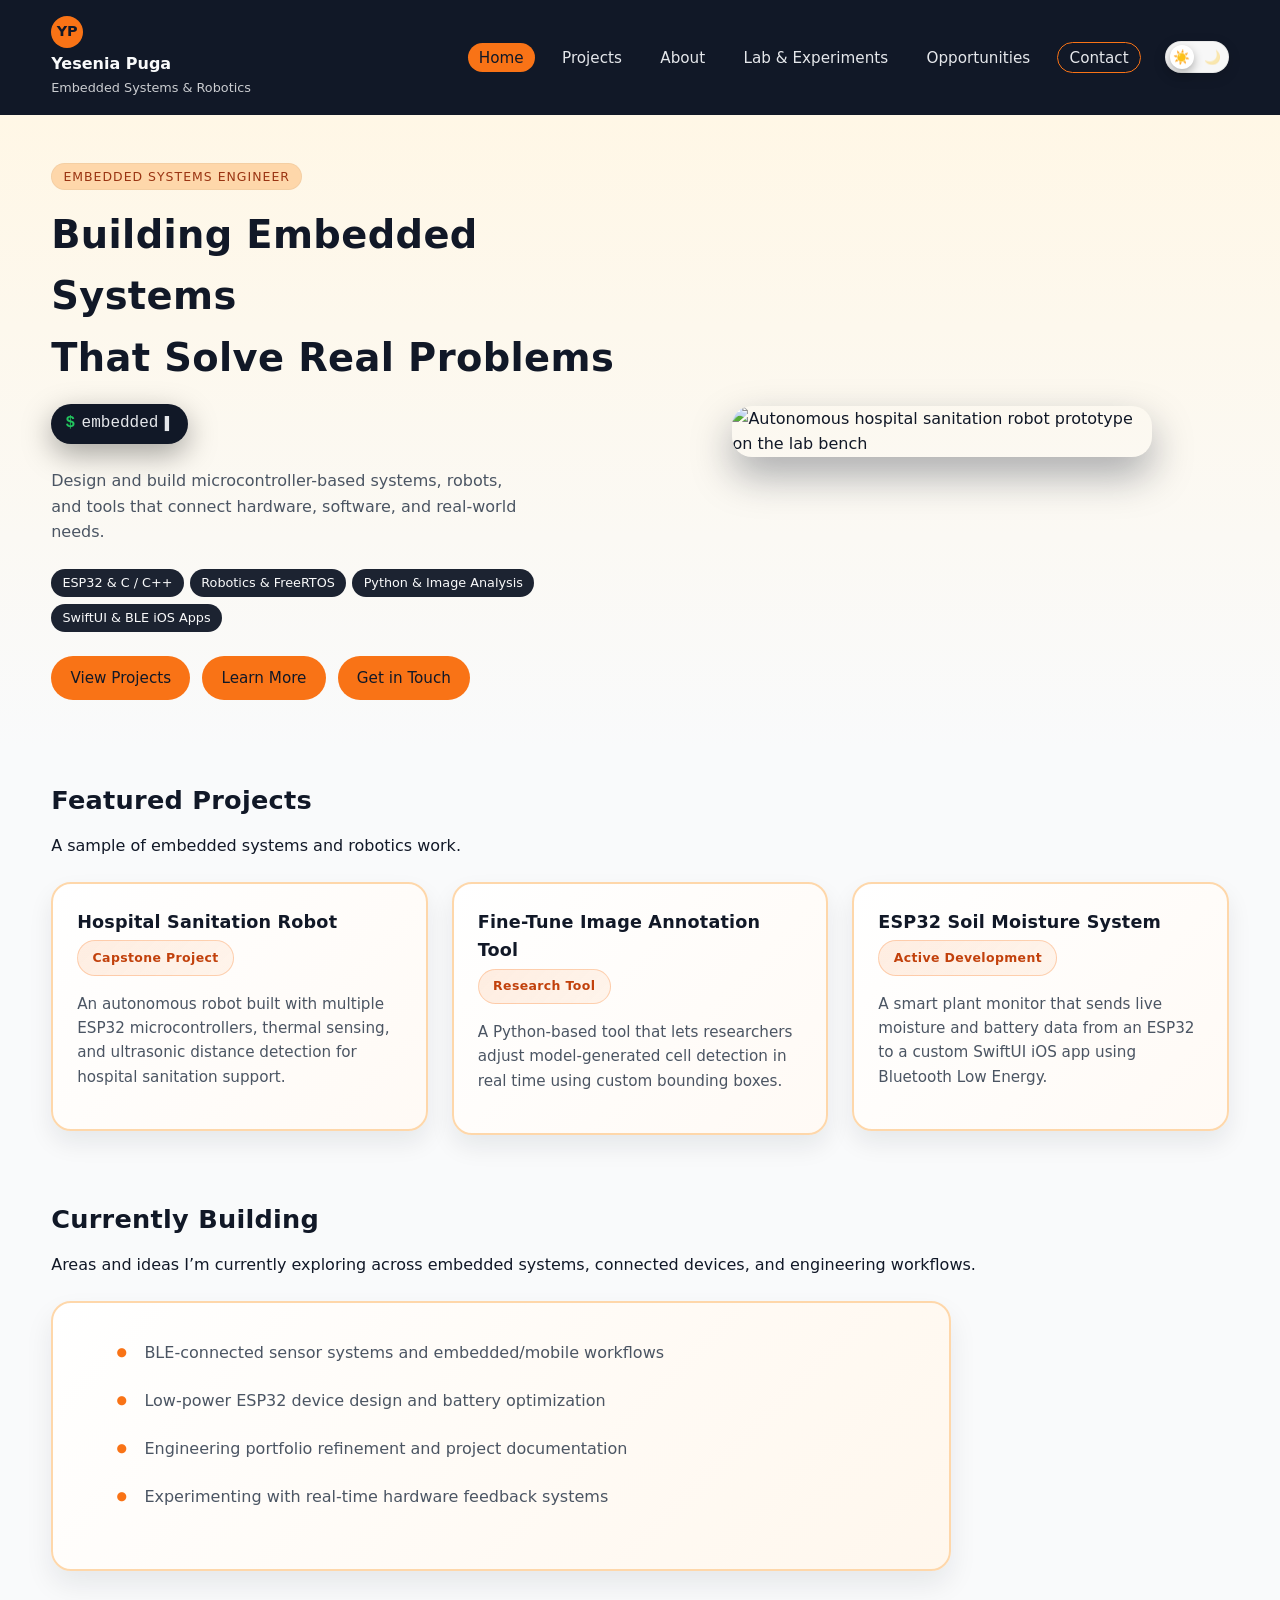
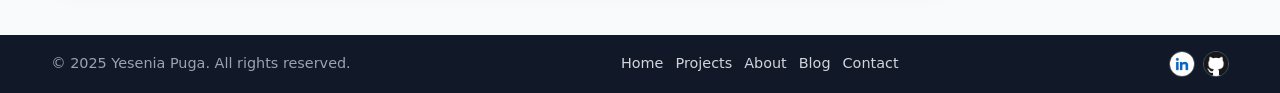
==== commit 9c43d476: "updated project cards" ====
--- a/index.html
+++ b/index.html
@@ -181,35 +181,22 @@
       </div>
     </section>
 
-    <!-- Quick links also fade in slightly -->
-    <section class="section quick-links" data-aos="fade-up" data-aos-offset="120">
-      <header class="section-header">
-        <h2>Quick Links</h2>
-      </header>
-      <div class="quick-link-grid">
-        <a href="projects.html" class="quick-link-box" data-aos="fade-up" data-aos-delay="0">
-          <h3>Projects</h3>
-          <p>View embedded systems, robotics, and software projects.</p>
-        </a>
-        <a href="about.html" class="quick-link-box" data-aos="fade-up" data-aos-delay="80">
-          <h3>About Me</h3>
-          <p>Learn more about background, skills, and interests.</p>
-        </a>
-        <a
-            href="resume.pdf"
-            target="_blank"
-            rel="noopener noreferrer"
-            class="quick-link-box"
-            data-aos="fade-up"
-            data-aos-delay="160"
-            onclick="gtag('event', 'resume_download', {
-              event_category: 'engagement',
-              event_label: 'Resume PDF - Home Quick Link'
-            });"
-          >
-          <h3>Resume</h3>
-          <p>Download a PDF of the current resume.</p>
-        </a>
+    <section class="section currently-building" data-aos="fade-up" data-aos-offset="120">
+      <div class="section-header">
+        <h2>Currently Building</h2>
+        <p>
+          Areas and ideas I’m currently exploring across embedded systems,
+          connected devices, and engineering workflows.
+        </p>
+      </div>
+
+      <div class="building-card">
+        <ul class="building-list">
+          <li>BLE-connected sensor systems and embedded/mobile workflows</li>
+          <li>Low-power ESP32 device design and battery optimization</li>
+          <li>Engineering portfolio refinement and project documentation</li>
+          <li>Experimenting with real-time hardware feedback systems</li>
+        </ul>
       </div>
     </section>
   </main>
--- a/styles.css
+++ b/styles.css
@@ -365,11 +365,11 @@
 
 .card,
 .blog-post {
-  background-color: #ffffff;
-  border-radius: 1rem;
-  padding: 1.25rem;
-  border: 2px solid #e5e7eb;
-  box-shadow: 0 10px 15px rgba(15, 23, 42, 0.06);
+  background: linear-gradient(135deg, #ffffff, #fffaf5);
+  border-radius: 1.25rem;
+  padding: 1.5rem;
+  border: 2px solid #fed7aa;
+  box-shadow: 0 12px 24px rgba(15, 23, 42, 0.08);
   transition:
     transform 0.18s ease,
     box-shadow 0.18s ease,
@@ -478,6 +478,41 @@
 .quick-link-box:hover {
   transform: translateY(-2px);
   box-shadow: 0 10px 20px rgba(15, 23, 42, 0.35);
+}
+
+/* ===========================
+   Currently Building
+   =========================== */
+
+.building-card {
+  max-width: 900px;
+  background: linear-gradient(135deg, #ffffff, #fff7ed);
+  border: 2px solid #fed7aa;
+  border-radius: 1.25rem;
+  padding: 1.5rem 1.75rem;
+  box-shadow: 0 14px 28px rgba(15, 23, 42, 0.08);
+}
+
+.building-list {
+  list-style: none;
+  display: grid;
+  gap: 0.9rem;
+}
+
+.building-list li {
+  position: relative;
+  padding-left: 1.75rem;
+  color: #4b5563;
+  font-weight: 500;
+}
+
+.building-list li::before {
+  content: "●";
+  position: absolute;
+  left: 0;
+  top: 0.15rem;
+  color: #f97316;
+  font-size: 0.75rem;
 }
 
 /* ===========================
@@ -1168,9 +1203,13 @@
 html.dark-mode .blog-post,
 html.dark-mode .quick-link-box,
 html.dark-mode .contact-info {
-  background-color: #020617;
-  border-color: #1e293b;
-  box-shadow: 0 18px 40px rgba(0, 0, 0, 0.82);
+  background: linear-gradient(
+    135deg,
+    rgba(15, 23, 42, 0.96),
+    rgba(8, 47, 73, 0.45)
+  );
+  border-color: rgba(56, 189, 248, 0.24);
+  box-shadow: 0 18px 40px rgba(0, 0, 0, 0.72);
 }
 
 html.dark-mode .card h3,
@@ -1218,6 +1257,27 @@
 html.dark-mode .contact-info p,
 html.dark-mode .contact-info li {
   color: #cbd5e1;
+}
+
+html.dark-mode .building-card {
+  background: linear-gradient(
+    135deg,
+    rgba(15, 23, 42, 0.96),
+    rgba(8, 47, 73, 0.55)
+  );
+  border: 1px solid rgba(56, 189, 248, 0.32);
+
+  box-shadow:
+    0 0 28px rgba(56, 189, 248, 0.1),
+    0 16px 38px rgba(0, 0, 0, 0.55);
+}
+
+html.dark-mode .building-list li {
+  color: #dbeafe;
+}
+
+html.dark-mode .building-list li::before {
+  color: #7dd3fc;
 }
 
 /* hero badge + tags + pills */
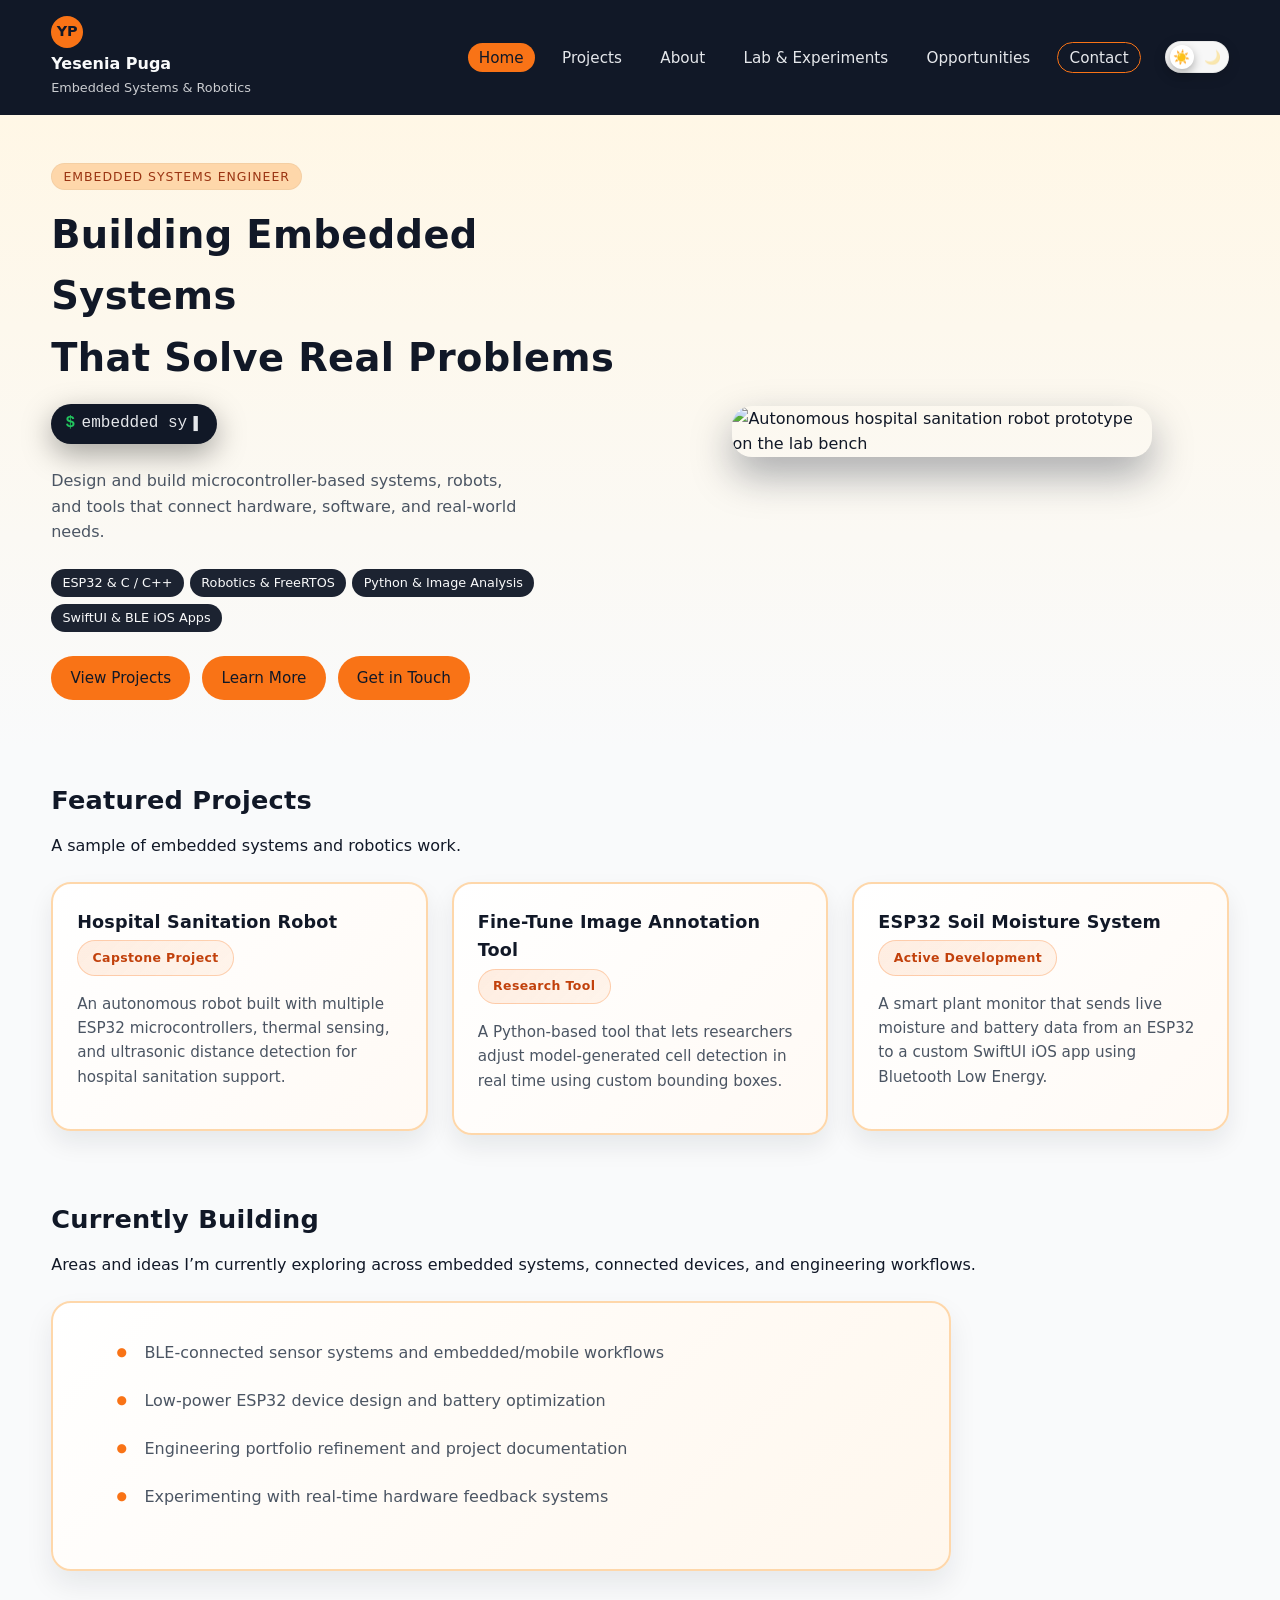
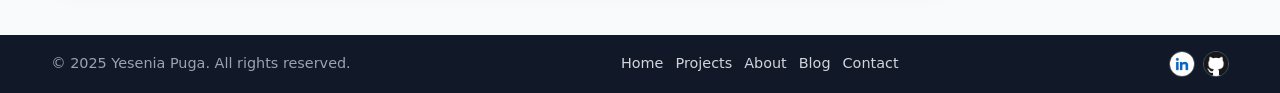
==== commit 0e3016e5: "making webstie presentable on mobile phone" ====
--- a/index.html
+++ b/index.html
@@ -2,6 +2,7 @@
 <html lang="en">
 <head>
   <meta charset="UTF-8">
+  <meta name="viewport" content="width=device-width, initial-scale=1.0">
   <title>Yesenia Puga – Embedded Systems Portfolio</title>
 
   <!-- 🔥 CRITICAL: instant dark mode styles -->
@@ -54,6 +55,10 @@
       <span class="logo-text">Yesenia Puga</span>
       <span class="logo-subtitle">Embedded Systems & Robotics</span>
     </div>
+
+    <button class="mobile-nav-toggle" type="button" aria-label="Toggle navigation">
+      ☰
+    </button>
 
     <nav class="main-nav">
       <ul>
--- a/styles.css
+++ b/styles.css
@@ -144,6 +144,18 @@
   border: 1px solid #f97316;
 }
 
+.mobile-nav-toggle {
+  display: none;
+  margin-left: auto;
+  border: 1px solid #f97316;
+  background: transparent;
+  color: #f9fafb;
+  border-radius: 999px;
+  padding: 0.35rem 0.75rem;
+  font-size: 1.25rem;
+  cursor: pointer;
+}
+
 /* Theme toggle button in header */
 .theme-toggle {
   margin-left: 1.5rem;
@@ -406,7 +418,19 @@
   letter-spacing: 0.03em;
 
   width: fit-content;
-}
+
+  transition:
+    transform 0.2s ease,
+    border-color 0.2s ease,
+    box-shadow 0.2s ease;
+}
+
+.card-link-wrapper:hover .project-status {
+  transform: translateY(-1px);
+  border-color: rgba(249, 115, 22, 0.45);
+  box-shadow: 0 6px 14px rgba(249, 115, 22, 0.12);
+}
+
 
 .card-tag {
   font-size: 0.8rem;
@@ -1238,6 +1262,11 @@
     0 0 14px rgba(56, 189, 248, 0.08);
 }
 
+html.dark-mode .card-link-wrapper:hover .project-status {
+  border-color: rgba(56, 189, 248, 0.55);
+  box-shadow: 0 0 18px rgba(56, 189, 248, 0.14);
+}
+
 html.dark-mode .card-link,
 html.dark-mode .contact-info a,
 html.dark-mode a {
@@ -1471,6 +1500,35 @@
     gap: 0.75rem;
   }
 
+  /* Mobile Nav */
+  .mobile-nav-toggle {
+    display: inline-flex;
+    align-items: center;
+    justify-content: center;
+  }
+
+  .main-nav {
+    width: 100%;
+    display: none;
+    flex-direction: column;
+    align-items: flex-start;
+    gap: 0.75rem;
+  }
+
+  .main-nav.open {
+    display: flex;
+  }
+
+  .main-nav ul {
+    flex-direction: column;
+    align-items: flex-start;
+    width: 100%;
+  }
+
+  .theme-toggle {
+    margin-left: 0;
+  }
+
   .main-nav ul {
     flex-wrap: wrap;
     justify-content: flex-start;
